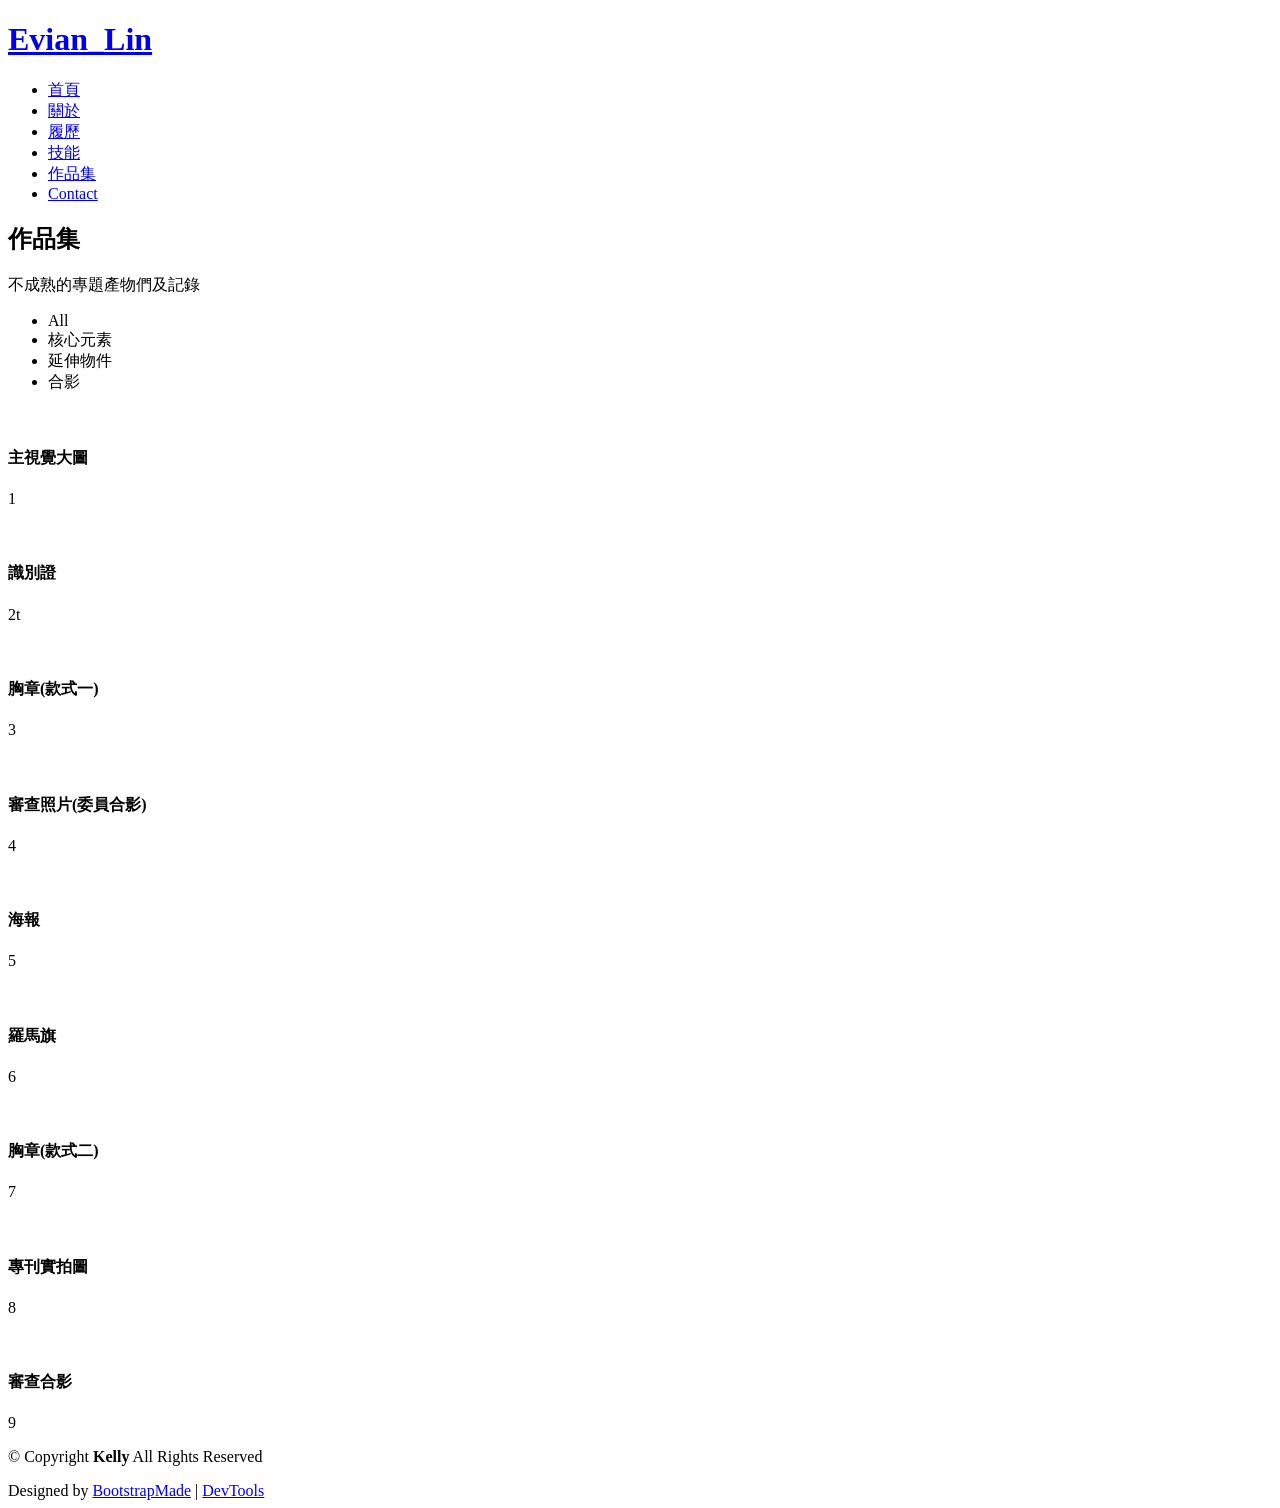
==== portfolio-details.html @ 11d156ec "Add files via upload" ====
<!DOCTYPE html>
<html lang="zh-Hant">

<head>
  <meta charset="utf-8">
  <meta content="width=device-width, initial-scale=1.0" name="viewport">
  <title>Evian_個人履歷</title>
  <meta name="description" content="">
  <meta name="keywords" content="">

  <!-- Favicons -->
  <link href="assets/img/favicon.png" rel="icon">
  <link href="assets/img/apple-touch-icon.png" rel="apple-touch-icon">

  <!-- Fonts -->
  <link href="https://fonts.googleapis.com" rel="preconnect">
  <link href="https://fonts.gstatic.com" rel="preconnect" crossorigin>
  <link href="https://fonts.googleapis.com/css2?family=Roboto:ital,wght@0,100;0,300;0,400;0,500;0,700;0,900;1,100;1,300;1,400;1,500;1,700;1,900&family=Poppins:ital,wght@0,100;0,200;0,300;0,400;0,500;0,600;0,700;0,800;0,900;1,100;1,200;1,300;1,400;1,500;1,600;1,700;1,800;1,900&family=Raleway:ital,wght@0,100;0,200;0,300;0,400;0,500;0,600;0,700;0,800;0,900;1,100;1,200;1,300;1,400;1,500;1,600;1,700;1,800;1,900&display=swap" rel="stylesheet">

  <!-- Vendor CSS Files -->
  <link href="assets/vendor/bootstrap/css/bootstrap.min.css" rel="stylesheet">
  <link href="assets/vendor/bootstrap-icons/bootstrap-icons.css" rel="stylesheet">
  <link href="assets/vendor/aos/aos.css" rel="stylesheet">
  <link href="assets/vendor/swiper/swiper-bundle.min.css" rel="stylesheet">
  <link href="assets/vendor/glightbox/css/glightbox.min.css" rel="stylesheet">

  <!-- Main CSS File -->
  <link href="assets/css/main.css" rel="stylesheet">

  <!-- =======================================================
  * Template Name: Kelly
  * Template URL: https://bootstrapmade.com/kelly-free-bootstrap-cv-resume-html-template/
  * Updated: Aug 07 2024 with Bootstrap v5.3.3
  * Author: BootstrapMade.com
  * License: https://bootstrapmade.com/license/
  ======================================================== -->
</head>

<body class="portfolio-details-page">

  <header id="header" class="header d-flex align-items-center light-background sticky-top">
    <div class="container-fluid position-relative d-flex align-items-center justify-content-between">

      <a href="index.html" class="logo d-flex align-items-center me-auto me-xl-0">
        <!-- Uncomment the line below if you also wish to use an image logo -->
        <!-- <img src="assets/img/logo.png" alt=""> -->
        <h1 class="sitename">Evian_Lin</h1>
      </a>

      <nav id="navmenu" class="navmenu">
        <ul>
          <li><a href="index.html" >首頁</a></li>
          <li><a href="about.html">關於</a></li>
          <li><a href="resume.html">履歷</a></li>
          <li><a href="services.html">技能</a></li>
          <li><a href="portfolio-details.html"class="active">作品集</a></li>
          <li><a href="contact.html">Contact</a></li>
        </ul>
        <i class="mobile-nav-toggle d-xl-none bi bi-list"></i>
      </nav>

      <div class="header-social-links">
        <a href="https://www.facebook.com/?locale=zh_TW" class="facebook" target="_blank"><i class="bi bi-facebook"></i></a>
        <a href="https://www.instagram.com/" class="instagram" target="_blank"><i class="bi bi-instagram"></i></a>
      </div>

    </div>
  </header>

   <main class="main">

    <!-- Portfolio Section -->
    <section id="portfolio" class="portfolio section">

      <!-- Section Title -->
      <div class="container section-title" data-aos="fade-up">
        <h2>作品集</h2>
        <p>不成熟的專題產物們及記錄</p>
      </div><!-- End Section Title -->

      <div class="container">

        <div class="isotope-layout" data-default-filter="*" data-layout="masonry" data-sort="original-order">

          <ul class="portfolio-filters isotope-filters" data-aos="fade-up" data-aos-delay="100">
            <li data-filter="*" class="filter-active">All</li>
            <li data-filter=".filter-核心元素">核心元素</li>
            <li data-filter=".filter-延伸物件">延伸物件</li>
            <li data-filter=".filter-合影">合影</li>
          </ul><!-- End Portfolio Filters -->

          <div class="row gy-4 isotope-container" data-aos="fade-up" data-aos-delay="200">

            <div class="col-lg-4 col-md-6 portfolio-item isotope-item filter-核心元素">
              <img src="assets/img/masonry-portfolio/masonry-portfolio-1.jpg" class="img-fluid" alt="">
              <div class="portfolio-info">
                <h4>主視覺大圖
                </h4>
                <p>1</p>
                <a href="assets/img/masonry-portfolio/masonry-portfolio-1.jpg" title="App 1" data-gallery="portfolio-gallery-app" class="glightbox preview-link"><i class="bi bi-zoom-in"></i></a>
                <a href="portfolio-details.html" title="More Details" class="details-link"><i class="bi bi-link-45deg"></i></a>
              </div>
            </div><!-- End Portfolio Item -->

            <div class="col-lg-4 col-md-6 portfolio-item isotope-item filter-延伸物件">
              <img src="assets/img/masonry-portfolio/masonry-portfolio-2.jpg" class="img-fluid" alt="">
              <div class="portfolio-info">
                <h4>識別證</h4>
                <p>2t</p>
                <a href="assets/img/masonry-portfolio/masonry-portfolio-2.jpg" title="Product 1" data-gallery="portfolio-gallery-product" class="glightbox preview-link"><i class="bi bi-zoom-in"></i></a>
                <a href="portfolio-details.html" title="More Details" class="details-link"><i class="bi bi-link-45deg"></i></a>
              </div>
            </div><!-- End Portfolio Item -->

            <div class="col-lg-4 col-md-6 portfolio-item isotope-item filter-延伸物件">
              <img src="assets/img/masonry-portfolio/masonry-portfolio-3.jpg" class="img-fluid" alt="">
              <div class="portfolio-info">
                <h4>胸章(款式一)</h4>
                <p>3</p>
                <a href="assets/img/masonry-portfolio/masonry-portfolio-3.jpg" title="Branding 1" data-gallery="portfolio-gallery-branding" class="glightbox preview-link"><i class="bi bi-zoom-in"></i></a>
                <a href="portfolio-details.html" title="More Details" class="details-link"><i class="bi bi-link-45deg"></i></a>
              </div>
            </div><!-- End Portfolio Item -->

            <div class="col-lg-4 col-md-6 portfolio-item isotope-item filter-合影">
              <img src="assets/img/masonry-portfolio/masonry-portfolio-4.jpg" class="img-fluid" alt="">
              <div class="portfolio-info">
                <h4>審查照片(委員合影)</h4>
                <p>4</p>
                <a href="assets/img/masonry-portfolio/masonry-portfolio-4.jpg" title="App 2" data-gallery="portfolio-gallery-app" class="glightbox preview-link"><i class="bi bi-zoom-in"></i></a>
                <a href="portfolio-details.html" title="More Details" class="details-link"><i class="bi bi-link-45deg"></i></a>
              </div>
            </div><!-- End Portfolio Item -->

            <div class="col-lg-4 col-md-6 portfolio-item isotope-item filter-核心元素">
              <img src="assets/img/masonry-portfolio/masonry-portfolio-5.jpg" class="img-fluid" alt="">
              <div class="portfolio-info">
                <h4>海報</h4>
                <p>5</p>
                <a href="assets/img/masonry-portfolio/masonry-portfolio-5.jpg" title="Product 2" data-gallery="portfolio-gallery-product" class="glightbox preview-link"><i class="bi bi-zoom-in"></i></a>
                <a href="portfolio-details.html" title="More Details" class="details-link"><i class="bi bi-link-45deg"></i></a>
              </div>
            </div><!-- End Portfolio Item -->

            <div class="col-lg-4 col-md-6 portfolio-item isotope-item filter-延伸物件">
              <img src="assets/img/masonry-portfolio/masonry-portfolio-6.jpg" class="img-fluid" alt="">
              <div class="portfolio-info">
                <h4>羅馬旗</h4>
                <p>6</p>
                <a href="assets/img/masonry-portfolio/masonry-portfolio-6.jpg" title="Branding 2" data-gallery="portfolio-gallery-branding" class="glightbox preview-link"><i class="bi bi-zoom-in"></i></a>
                <a href="portfolio-details.html" title="More Details" class="details-link"><i class="bi bi-link-45deg"></i></a>
              </div>
            </div><!-- End Portfolio Item -->

            <div class="col-lg-4 col-md-6 portfolio-item isotope-item filter-延伸物件">
              <img src="assets/img/masonry-portfolio/masonry-portfolio-7.jpg" class="img-fluid" alt="">
              <div class="portfolio-info">
                <h4>胸章(款式二)</h4>
                <p>7</p>
                <a href="assets/img/masonry-portfolio/masonry-portfolio-7.jpg" title="App 3" data-gallery="portfolio-gallery-app" class="glightbox preview-link"><i class="bi bi-zoom-in"></i></a>
                <a href="portfolio-details.html" title="More Details" class="details-link"><i class="bi bi-link-45deg"></i></a>
              </div>
            </div><!-- End Portfolio Item -->

            <div class="col-lg-4 col-md-6 portfolio-item isotope-item filter-延伸物件">
              <img src="assets/img/masonry-portfolio/masonry-portfolio-8.jpg" class="img-fluid" alt="">
              <div class="portfolio-info">
                <h4>專刊實拍圖</h4>
                <p>8</p>
                <a href="assets/img/masonry-portfolio/masonry-portfolio-8.jpg" title="Product 3" data-gallery="portfolio-gallery-product" class="glightbox preview-link"><i class="bi bi-zoom-in"></i></a>
                <a href="portfolio-details.html" title="More Details" class="details-link"><i class="bi bi-link-45deg"></i></a>
              </div>
            </div><!-- End Portfolio Item -->

            <div class="col-lg-4 col-md-6 portfolio-item isotope-item filter-合影">
              <img src="assets/img/masonry-portfolio/masonry-portfolio-9.jpg" class="img-fluid" alt="">
              <div class="portfolio-info">
                <h4>審查合影</h4>
                <p>9</p>
                <a href="assets/img/masonry-portfolio/masonry-portfolio-9.jpg" title="Branding 2" data-gallery="portfolio-gallery-branding" class="glightbox preview-link"><i class="bi bi-zoom-in"></i></a>
                <a href="portfolio-details.html" title="More Details" class="details-link"><i class="bi bi-link-45deg"></i></a>
              </div>
            </div><!-- End Portfolio Item -->

          </div><!-- End Portfolio Container -->

        </div>

      </div>

    </section><!-- /Portfolio Section -->

  </main>

  <footer id="footer" class="footer light-background">

    <div class="container">
      <div class="copyright text-center ">
        <p>© <span>Copyright</span> <strong class="px-1 sitename">Kelly</strong> <span>All Rights Reserved<br></span></p>
      </div>
      <div class="social-links d-flex justify-content-center">
        <a href="https://www.facebook.com/?locale=zh_TW"><i class="bi bi-facebook"></i></a>
        <a href="https://www.instagram.com/"><i class="bi bi-instagram"></i></a>
      </div>
      <div class="credits">
        <!-- All the links in the footer should remain intact. -->
        <!-- You can delete the links only if you've purchased the pro version. -->
        <!-- Licensing information: https://bootstrapmade.com/license/ -->
        <!-- Purchase the pro version with working PHP/AJAX contact form: [buy-url] -->
        Designed by <a href="https://bootstrapmade.com/">BootstrapMade</a> | <a href="https://bootstrapmade.com/tools/">DevTools</a>
      </div>
    </div>

  </footer>

  <!-- Scroll Top -->
  <a href="#" id="scroll-top" class="scroll-top d-flex align-items-center justify-content-center"><i class="bi bi-arrow-up-short"></i></a>

  <!-- Preloader -->
  <div id="preloader"></div>

  <!-- Vendor JS Files -->
  <script src="assets/vendor/bootstrap/js/bootstrap.bundle.min.js"></script>
  <script src="assets/vendor/php-email-form/validate.js"></script>
  <script src="assets/vendor/aos/aos.js"></script>
  <script src="assets/vendor/waypoints/noframework.waypoints.js"></script>
  <script src="assets/vendor/purecounter/purecounter_vanilla.js"></script>
  <script src="assets/vendor/swiper/swiper-bundle.min.js"></script>
  <script src="assets/vendor/glightbox/js/glightbox.min.js"></script>
  <script src="assets/vendor/imagesloaded/imagesloaded.pkgd.min.js"></script>
  <script src="assets/vendor/isotope-layout/isotope.pkgd.min.js"></script>

  <!-- Main JS File -->
  <script src="assets/js/main.js"></script>

</body>

</html>
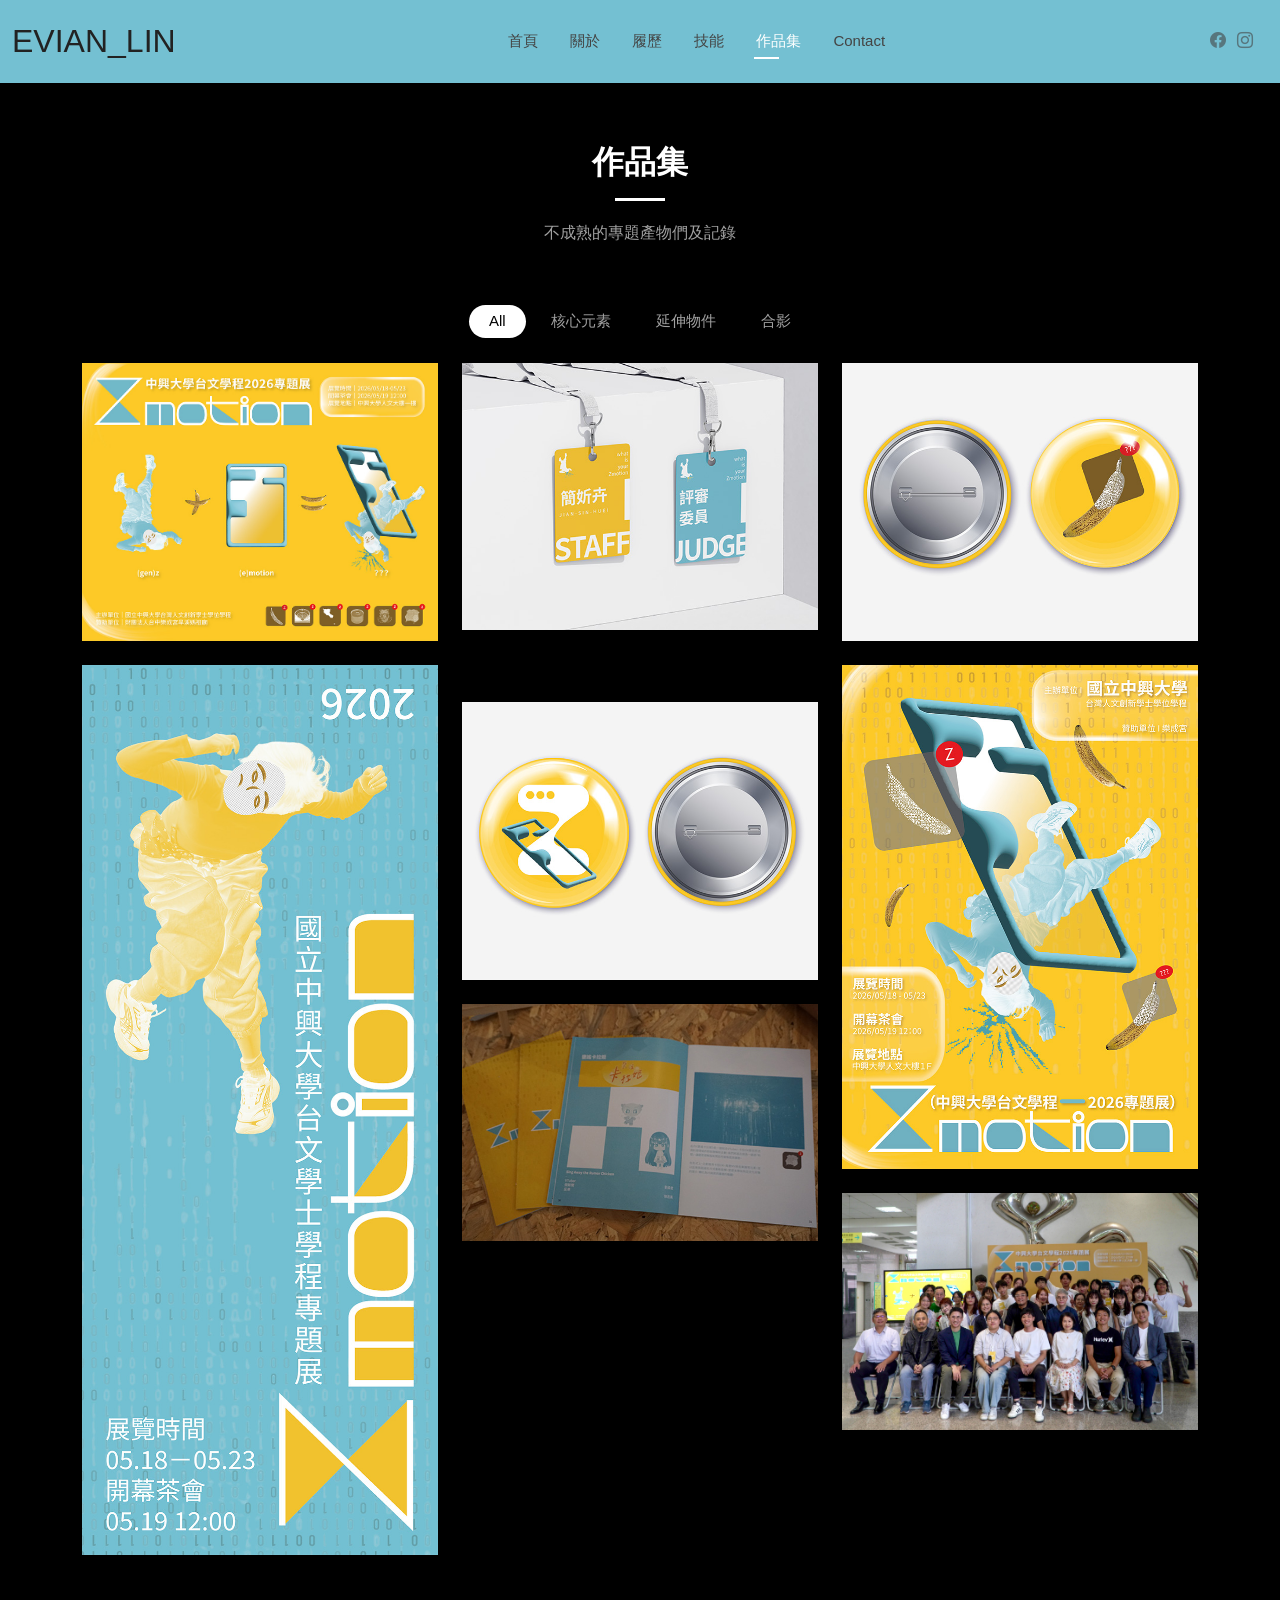
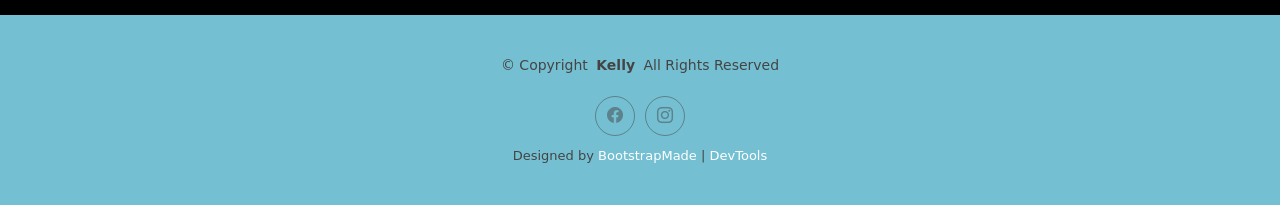
==== commit 829a4b54: "Add files via upload" ====
--- a/portfolio-details.html
+++ b/portfolio-details.html
@@ -127,7 +127,7 @@
               <div class="portfolio-info">
                 <h4>審查照片(委員合影)</h4>
                 <p>4</p>
-                <a href="assets/img/masonry-portfolio/masonry-portfolio-4.jpg" title="App 2" data-gallery="portfolio-gallery-app" class="glightbox preview-link"><i class="bi bi-zoom-in"></i></a>
+                <a href="assets/img/masonry-portfolio/masonry-portfolio-4.JPG" title="App 2" data-gallery="portfolio-gallery-app" class="glightbox preview-link"><i class="bi bi-zoom-in"></i></a>
                 <a href="portfolio-details.html" title="More Details" class="details-link"><i class="bi bi-link-45deg"></i></a>
               </div>
             </div><!-- End Portfolio Item -->
--- a/assets/css/main.css
+++ b/assets/css/main.css
@@ -0,0 +1,1423 @@
+/**
+* Template Name: Kelly
+* Template URL: https://bootstrapmade.com/kelly-free-bootstrap-cv-resume-html-template/
+* Updated: Aug 07 2024 with Bootstrap v5.3.3
+* Author: BootstrapMade.com
+* License: https://bootstrapmade.com/license/
+*/
+
+/*--------------------------------------------------------------
+# Font & Color Variables
+# Help: https://bootstrapmade.com/color-system/
+--------------------------------------------------------------*/
+/* Fonts */
+:root {
+  --default-font: "Roboto",  system-ui, -apple-system, "Segoe UI", Roboto, "Helvetica Neue", Arial, "Noto Sans", "Liberation Sans", sans-serif, "Apple Color Emoji", "Segoe UI Emoji", "Segoe UI Symbol", "Noto Color Emoji";
+  --heading-font: "Raleway",  sans-serif;
+  --nav-font: "Poppins",  sans-serif;
+}
+
+/* Global Colors - The following color variables are used throughout the website. Updating them here will change the color scheme of the entire website */
+:root { 
+  --background-color: #000; /* Background color for the entire website, including individual sections */
+  --default-color: #444444; /* Default color used for the majority of the text content across the entire website */
+  --heading-color: #222222; /* Color for headings, subheadings and title throughout the website */
+  --accent-color: #fff; /* Accent color that represents your brand on the website. It's used for buttons, links, and other elements that need to stand out */
+  --surface-color: #000; /* The surface color is used as a background of boxed elements within sections, such as cards, icon boxes, or other elements that require a visual separation from the global background. */
+  --contrast-color: #000; /* Contrast color for text, ensuring readability against backgrounds of accent, heading, or default colors. */
+}
+
+/* Nav Menu Colors - The following color variables are used specifically for the navigation menu. They are separate from the global colors to allow for more customization options */
+:root {
+  --nav-color: #444444;  /* The default color of the main navmenu links */
+  --nav-hover-color: #fff; /* Applied to main navmenu links when they are hovered over or active */
+  --nav-mobile-background-color: #000; /* Used as the background color for mobile navigation menu */
+  --nav-dropdown-background-color: #000; /* Used as the background color for dropdown items that appear when hovering over primary navigation items */
+  --nav-dropdown-color: #444444; /* Used for navigation links of the dropdown items in the navigation menu. */
+  --nav-dropdown-hover-color: #fff; /* Similar to --nav-hover-color, this color is applied to dropdown navigation links when they are hovered over. */
+}
+
+/* Color Presets - These classes override global colors when applied to any section or element, providing reuse of the sam color scheme. */
+
+.light-background {
+  --background-color: #74c0d2;
+  --surface-color: #000;
+}
+
+.dark-background {
+  --background-color: #060606;
+  --default-color: #000;
+  --heading-color: #000;
+  --surface-color: #252525;
+  --contrast-color: #000;
+}
+
+/* Smooth scroll */
+:root {
+  scroll-behavior: smooth;
+}
+
+/*--------------------------------------------------------------
+# General Styling & Shared Classes
+--------------------------------------------------------------*/
+body {
+  color: var(--default-color);
+  background-color: var(--background-color);
+  font-family: var(--default-font);
+}
+
+a {
+  color: var(--accent-color);
+  text-decoration: none;
+  transition: 0.3s;
+}
+
+a:hover {
+  color: color-mix(in srgb, var(--accent-color), transparent 25%);
+  text-decoration: none;
+}
+
+h1,
+h2,
+h3,
+h4,
+h5,
+h6 {
+  color: #fff;
+  font-family: var(--heading-font);
+}
+
+/* PHP Email Form Messages
+------------------------------*/
+.php-email-form .error-message {display: none !important;
+  visibility: hidden !important; /* 隱藏元素 */
+  opacity: 0 !important;          /* 變成完全透明 */
+  height: 0 !important;           /* 高度歸零 */
+  padding: 0 !important;          /* 內邊距歸零（消滅紅色大區塊） */
+  margin: 0 !important;           /* 外邊距歸零 */
+  border: none !important;        /* 拔掉任何邊框 */
+  font-size: 0 !important;        /* 字體縮小到不見 */
+}
+
+.php-email-form .sent-message {
+  display: none;
+  color: #000;
+  background: #059652;
+  text-align: center;
+  padding: 15px;
+  margin-bottom: 24px;
+  font-weight: 600;
+}
+
+.php-email-form .loading {
+  display: none;
+  background: var(--surface-color);
+  text-align: center;
+  padding: 15px;
+  margin-bottom: 24px;
+}
+
+.php-email-form .loading:before {
+  content: "";
+  display: inline-block;
+  border-radius: 50%;
+  width: 24px;
+  height: 24px;
+  margin: 0 10px -6px 0;
+  border: 3px solid var(--accent-color);
+  border-top-color: var(--surface-color);
+  animation: php-email-form-loading 1s linear infinite;
+}
+
+@keyframes php-email-form-loading {
+  0% {
+    transform: rotate(0deg);
+  }
+
+  100% {
+    transform: rotate(360deg);
+  }
+}
+
+/*--------------------------------------------------------------
+# Global Header
+--------------------------------------------------------------*/
+.header {
+  color: var(--default-color);
+  background-color: var(--background-color);
+  padding: 15px 0;
+  transition: all 0.5s;
+  z-index: 997;
+  box-shadow: 0px 0 18px rgba(0, 0, 0, 0.1);
+}
+
+.header .logo {
+  line-height: 1;
+}
+
+.header .logo img {
+  max-height: 36px;
+  margin-right: 8px;
+}
+
+.header .logo h1 {
+  font-size: 32px;
+  margin: 0;
+  font-weight: 300;
+  text-transform: uppercase;
+  color: var(--heading-color);
+}
+
+.header .header-social-links {
+  padding-right: 15px;
+}
+
+.header .header-social-links a {
+  color: color-mix(in srgb, var(--default-color), transparent 40%);
+  padding-left: 6px;
+  display: inline-block;
+  transition: 0.3s;
+  font-size: 16px;
+}
+
+.header .header-social-links a:hover {
+  color: var(--accent-color);
+}
+
+.header .header-social-links a i {
+  line-height: 0px;
+}
+
+@media (max-width: 1200px) {
+  .header .logo {
+    order: 1;
+  }
+
+  .header .header-social-links {
+    order: 2;
+  }
+
+  .header .navmenu {
+    order: 3;
+  }
+}
+
+/*--------------------------------------------------------------
+# Navigation Menu
+--------------------------------------------------------------*/
+/* Desktop Navigation */
+@media (min-width: 1200px) {
+  .navmenu {
+    padding: 0;
+  }
+
+  .navmenu ul {
+    margin: 0;
+    padding: 0;
+    display: flex;
+    list-style: none;
+    align-items: center;
+  }
+
+  .navmenu li {
+    position: relative;
+  }
+
+  .navmenu>ul>li {
+    white-space: nowrap;
+    padding: 15px 14px;
+  }
+
+  .navmenu>ul>li:last-child {
+    padding-right: 0;
+  }
+
+  .navmenu a,
+  .navmenu a:focus {
+    color: var(--nav-color);
+    font-size: 15px;
+    padding: 0 2px;
+    font-family: var(--nav-font);
+    font-weight: 400;
+    display: flex;
+    align-items: center;
+    justify-content: space-between;
+    white-space: nowrap;
+    transition: 0.3s;
+    position: relative;
+  }
+
+  .navmenu a i,
+  .navmenu a:focus i {
+    font-size: 12px;
+    line-height: 0;
+    margin-left: 5px;
+    transition: 0.3s;
+  }
+
+  .navmenu>ul>li>a:before {
+    content: "";
+    position: absolute;
+    height: 2px;
+    bottom: -6px;
+    left: 0;
+    background-color: var(--nav-hover-color);
+    visibility: hidden;
+    width: 0px;
+    transition: all 0.3s ease-in-out 0s;
+  }
+
+  .navmenu a:hover:before,
+  .navmenu li:hover>a:before,
+  .navmenu .active:before {
+    visibility: visible;
+    width: 25px;
+  }
+
+  .navmenu li:hover>a,
+  .navmenu .active,
+  .navmenu .active:focus {
+    color: var(--nav-hover-color);
+  }
+
+  .navmenu .dropdown ul {
+    margin: 0;
+    padding: 10px 0;
+    background: var(--nav-dropdown-background-color);
+    display: block;
+    position: absolute;
+    visibility: hidden;
+    left: 14px;
+    top: 130%;
+    opacity: 0;
+    transition: 0.3s;
+    border-radius: 4px;
+    z-index: 99;
+    box-shadow: 0px 0px 30px rgba(0, 0, 0, 0.1);
+  }
+
+  .navmenu .dropdown ul li {
+    min-width: 200px;
+  }
+
+  .navmenu .dropdown ul a {
+    padding: 10px 20px;
+    font-size: 15px;
+    text-transform: none;
+    color: #9f9f9f;
+  }
+
+  .navmenu .dropdown ul a i {
+    font-size: 12px;
+  }
+
+  .navmenu .dropdown ul a:hover,
+  .navmenu .dropdown ul .active:hover,
+  .navmenu .dropdown ul li:hover>a {
+    color: var(--nav-dropdown-hover-color);
+  }
+
+  .navmenu .dropdown:hover>ul {
+    opacity: 1;
+    top: 100%;
+    visibility: visible;
+  }
+
+  .navmenu .dropdown .dropdown ul {
+    top: 0;
+    left: -90%;
+    visibility: hidden;
+  }
+
+  .navmenu .dropdown .dropdown:hover>ul {
+    opacity: 1;
+    top: 0;
+    left: -100%;
+    visibility: visible;
+  }
+}
+
+/* Mobile Navigation */
+@media (max-width: 1199px) {
+  .mobile-nav-toggle {
+    color: var(--nav-color);
+    font-size: 28px;
+    line-height: 0;
+    margin-right: 10px;
+    cursor: pointer;
+    transition: color 0.3s;
+  }
+
+  .navmenu {
+    padding: 0;
+    z-index: 9997;
+  }
+
+  .navmenu ul {
+    display: none;
+    list-style: none;
+    position: absolute;
+    inset: 60px 20px 20px 20px;
+    padding: 10px 0;
+    margin: 0;
+    border-radius: 6px;
+    background-color: var(--nav-mobile-background-color);
+    border: 1px solid color-mix(in srgb, var(--default-color), transparent 90%);
+    box-shadow: none;
+    overflow-y: auto;
+    transition: 0.3s;
+    z-index: 9998;
+  }
+
+  .navmenu a,
+  .navmenu a:focus {
+    color: var(--nav-dropdown-color);
+    padding: 10px 20px;
+    font-family: var(--nav-font);
+    font-size: 17px;
+    font-weight: 500;
+    display: flex;
+    align-items: center;
+    justify-content: space-between;
+    white-space: nowrap;
+    transition: 0.3s;
+  }
+
+  .navmenu a i,
+  .navmenu a:focus i {
+    font-size: 12px;
+    line-height: 0;
+    margin-left: 5px;
+    width: 30px;
+    height: 30px;
+    display: flex;
+    align-items: center;
+    justify-content: center;
+    border-radius: 50%;
+    transition: 0.3s;
+    background-color: color-mix(in srgb, var(--accent-color), transparent 90%);
+  }
+
+  .navmenu a i:hover,
+  .navmenu a:focus i:hover {
+    background-color: var(--accent-color);
+    color: var(--contrast-color);
+  }
+
+  .navmenu a:hover,
+  .navmenu .active,
+  .navmenu .active:focus {
+    color: var(--nav-dropdown-hover-color);
+  }
+
+  .navmenu .active i,
+  .navmenu .active:focus i {
+    background-color: var(--accent-color);
+    color: var(--contrast-color);
+    transform: rotate(180deg);
+  }
+
+  .navmenu .dropdown ul {
+    position: static;
+    display: none;
+    z-index: 99;
+    padding: 10px 0;
+    margin: 10px 20px;
+    background-color: var(--nav-dropdown-background-color);
+    transition: all 0.5s ease-in-out;
+  }
+
+  .navmenu .dropdown ul ul {
+    background-color: rgba(33, 37, 41, 0.1);
+  }
+
+  .navmenu .dropdown>.dropdown-active {
+    display: block;
+    background-color: rgba(33, 37, 41, 0.03);
+  }
+
+  .mobile-nav-active {
+    overflow: hidden;
+  }
+
+  .mobile-nav-active .mobile-nav-toggle {
+    color: #fff;
+    position: absolute;
+    font-size: 32px;
+    top: 15px;
+    right: 15px;
+    margin-right: 0;
+    z-index: 9999;
+  }
+
+  .mobile-nav-active .navmenu {
+    position: fixed;
+    overflow: hidden;
+    inset: 0;
+    background: rgba(33, 37, 41, 0.8);
+    transition: 0.3s;
+  }
+
+  .mobile-nav-active .navmenu>ul {
+    display: block;
+  }
+}
+
+/*--------------------------------------------------------------
+# Global Footer
+--------------------------------------------------------------*/
+.footer {
+  color: var(--default-color);
+  background-color: var(--background-color);
+  font-size: 14px;
+  padding: 40px 0;
+  position: relative;
+}
+
+.footer .copyright p {
+  margin-bottom: 0;
+}
+
+.footer .social-links {
+  margin-top: 20px;
+}
+
+.footer .social-links a {
+  display: flex;
+  align-items: center;
+  justify-content: center;
+  width: 40px;
+  height: 40px;
+  border-radius: 50%;
+  border: 1px solid color-mix(in srgb, var(--default-color), transparent 50%);
+  font-size: 16px;
+  color: color-mix(in srgb, var(--default-color), transparent 50%);
+  margin: 0 5px;
+  transition: 0.3s;
+}
+
+.footer .social-links a:hover {
+  color: var(--accent-color);
+  border-color: var(--accent-color);
+}
+
+.footer .credits {
+  margin-top: 10px;
+  font-size: 13px;
+  text-align: center;
+}
+
+/*--------------------------------------------------------------
+# Preloader
+--------------------------------------------------------------*/
+#preloader {
+  position: fixed;
+  inset: 0;
+  z-index: 9999;
+  overflow: hidden;
+  background-color: var(--background-color);
+  transition: all 0.6s ease-out;
+  width: 100%;
+  height: 100vh;
+}
+
+#preloader:before,
+#preloader:after {
+  content: "";
+  position: absolute;
+  border: 4px solid var(--accent-color);
+  border-radius: 50%;
+  animation: animate-preloader 2s cubic-bezier(0, 0.2, 0.8, 1) infinite;
+}
+
+#preloader:after {
+  animation-delay: -0.5s;
+}
+
+@keyframes animate-preloader {
+  0% {
+    width: 10px;
+    height: 10px;
+    top: calc(50% - 5px);
+    left: calc(50% - 5px);
+    opacity: 1;
+  }
+
+  100% {
+    width: 72px;
+    height: 72px;
+    top: calc(50% - 36px);
+    left: calc(50% - 36px);
+    opacity: 0;
+  }
+}
+
+/*--------------------------------------------------------------
+# Scroll Top Button
+--------------------------------------------------------------*/
+.scroll-top {
+  position: fixed;
+  visibility: hidden;
+  opacity: 0;
+  right: 15px;
+  bottom: -15px;
+  z-index: 99999;
+  background-color: var(--accent-color);
+  width: 44px;
+  height: 44px;
+  border-radius: 50px;
+  transition: all 0.4s;
+}
+
+.scroll-top i {
+  font-size: 24px;
+  color: var(--contrast-color);
+  line-height: 0;
+}
+
+.scroll-top:hover {
+  background-color: color-mix(in srgb, var(--accent-color), transparent 20%);
+  color: var(--contrast-color);
+}
+
+.scroll-top.active {
+  visibility: visible;
+  opacity: 1;
+  bottom: 15px;
+}
+
+/*--------------------------------------------------------------
+# Disable aos animation delay on mobile devices
+--------------------------------------------------------------*/
+@media screen and (max-width: 768px) {
+  [data-aos-delay] {
+    transition-delay: 0 !important;
+  }
+}
+
+/*--------------------------------------------------------------
+# Global Page Titles & Breadcrumbs
+--------------------------------------------------------------*/
+.page-title {
+  color: var(--default-color);
+  background-color: var(--background-color);
+  padding: 25px 0;
+  position: relative;
+  border-bottom: 1px solid color-mix(in srgb, var(--default-color), transparent 85%);
+}
+
+.page-title h1 {
+  font-size: 24px;
+  font-weight: 400;
+}
+
+.page-title .breadcrumbs ol {
+  display: flex;
+  flex-wrap: wrap;
+  list-style: none;
+  padding: 0;
+  margin: 0;
+  font-size: 14px;
+  font-weight: 400;
+}
+
+.page-title .breadcrumbs ol li+li {
+  padding-left: 10px;
+}
+
+.page-title .breadcrumbs ol li+li::before {
+  content: "/";
+  display: inline-block;
+  padding-right: 10px;
+  color: color-mix(in srgb, var(--default-color), transparent 70%);
+}
+
+/*--------------------------------------------------------------
+# Global Sections
+--------------------------------------------------------------*/
+section,
+.section {
+  color: #a1a1a1;
+  background-color: var(--background-color);
+  padding: 60px 0;
+  scroll-margin-top: 100px;
+  overflow: clip;
+}
+
+@media (max-width: 1199px) {
+
+  section,
+  .section {
+    scroll-margin-top: 66px;
+  }
+}
+
+/*--------------------------------------------------------------
+# Global Section Titles
+--------------------------------------------------------------*/
+.section-title {
+  text-align: center;
+  padding-bottom: 60px;
+  position: relative;
+}
+
+.section-title h2 {
+  font-size: 32px;
+  font-weight: 700;
+  margin-bottom: 20px;
+  padding-bottom: 20px;
+  position: relative;
+}
+
+.section-title h2:after {
+  content: "";
+  position: absolute;
+  display: block;
+  width: 50px;
+  height: 3px;
+  background: var(--accent-color);
+  left: 0;
+  right: 0;
+  bottom: 0;
+  margin: auto;
+}
+
+.section-title p {
+  margin-bottom: 0;
+}
+
+/*--------------------------------------------------------------
+# Hero Section
+--------------------------------------------------------------*/
+.hero {
+  width: 100%;
+  min-height: calc(100vh - 82px);
+  position: relative;
+  padding: 80px 0;
+  display: flex;
+  align-items: center;
+  justify-content: center;
+}
+
+@media (max-width: 1200px) {
+  .hero {
+    min-height: calc(100vh - 68px);
+  }
+}
+
+.hero img {
+  position: absolute;
+  inset: 0;
+  display: block;
+  width: 100%;
+  height: 100%;
+  object-fit: cover;
+  z-index: 1;
+}
+
+.hero .container {
+  position: relative;
+  z-index: 3;
+}
+
+.hero h2 {
+  margin: 0;
+  font-size: 48px;
+  font-weight: 700;
+}
+
+.hero p {
+  margin: 10px 0 0 0;
+  font-size: 24px;
+  color: #fff;
+}
+
+.hero .btn-get-started {
+  color: var(--contrast-color);
+  background: var(--accent-color);
+  font-family: var(--heading-font);
+  text-transform: uppercase;
+  font-weight: 600;
+  font-size: 12px;
+  letter-spacing: 1px;
+  display: inline-block;
+  padding: 12px 40px;
+  border-radius: 50px;
+  transition: 0.5s;
+  margin-top: 30px;
+}
+
+.hero .btn-get-started:hover {
+  background: color-mix(in srgb, var(--accent-color) 90%, white 20%);
+}
+
+@media (max-width: 768px) {
+  .hero h2 {
+    font-size: 32px;
+  }
+
+  .hero p {
+    font-size: 18px;
+  }
+}
+
+/*--------------------------------------------------------------
+# About Section
+--------------------------------------------------------------*/
+.about .content h2 {
+  font-weight: 700;
+  font-size: 24px;
+}
+
+.about .content ul {
+  list-style: none;
+  padding: 0;
+}
+
+.about .content ul li {
+  margin-bottom: 20px;
+  display: flex;
+  align-items: center;
+}
+
+.about .content ul strong {
+  margin-right: 10px;
+}
+
+.about .content ul i {
+  font-size: 16px;
+  margin-right: 5px;
+  color: var(--accent-color);
+  line-height: 0;
+}
+
+/*--------------------------------------------------------------
+# Skills Section
+--------------------------------------------------------------*/
+.skills .progress {
+  height: 60px;
+  display: block;
+  background: none;
+  border-radius: 0;
+}
+
+.skills .progress .skill {
+  color: #fff;
+  padding: 0;
+  margin: 0 0 6px 0;
+  text-transform: uppercase;
+  display: block;
+  font-weight: 600;
+  font-family: var(--heading-font);
+}
+
+.skills .progress .skill .val {
+  float: right;
+  font-style: normal;
+}
+
+.skills .progress-bar-wrap {
+  background: color-mix(in srgb, var(--default-color), transparent 90%);
+  height: 10px;
+}
+
+.skills .progress-bar {
+  width: 1px;
+  height: 10px;
+  transition: 0.9s;
+  background-color: var(--accent-color);
+}
+
+/*--------------------------------------------------------------
+# Stats Section
+--------------------------------------------------------------*/
+.stats .stats-item {
+  padding: 30px;
+  width: 100%;
+}
+
+.stats .stats-item span {
+  color: #fff;
+  font-size: 48px;
+  display: block;
+  font-weight: 700;
+  margin-bottom: 20px;
+  padding-bottom: 20px;
+  position: relative;
+}
+
+.stats .stats-item span:after {
+  content: "";
+  position: absolute;
+  display: block;
+  width: 25px;
+  height: 3px;
+  background: var(--accent-color);
+  left: 0;
+  right: 0;
+  bottom: 0;
+  margin: auto;
+}
+
+.stats .stats-item p {
+  color: color-mix(in srgb, #fff), (transparent 40%);
+  padding: 0;
+  margin: 0;
+  font-family: var(--heading-font);
+  font-weight: 500;
+}
+
+/*--------------------------------------------------------------
+# Testimonials Section
+--------------------------------------------------------------*/
+.testimonials .section-header {
+  margin-bottom: 40px;
+}
+
+.testimonials .testimonials-carousel,
+.testimonials .testimonials-slider {
+  overflow: hidden;
+}
+
+.testimonials .testimonial-item {
+  text-align: center;
+}
+
+.testimonials .testimonial-item .testimonial-img {
+  width: 250px;
+  border-radius: 50%;
+  border: 4px solid var(--background-color);
+  margin: 0 auto;
+}
+
+.testimonials .testimonial-item h3 {
+  font-size: 20px;
+  font-weight: bold;
+  margin: 10px 0 5px 0;
+}
+
+.testimonials .testimonial-item h4 {
+  font-size: 14px;
+  color: color-mix(in srgb, var(--default-color), transparent 40%);
+  margin: 0 0 15px 0;
+}
+
+.testimonials .testimonial-item .stars {
+  margin-bottom: 15px;
+}
+
+.testimonials .testimonial-item .stars i {
+  color: #ffc107;
+  margin: 0 1px;
+}
+
+.testimonials .testimonial-item .quote-icon-left,
+.testimonials .testimonial-item .quote-icon-right {
+  color: color-mix(in srgb, var(--accent-color), transparent 50%);
+  font-size: 26px;
+  line-height: 0;
+}
+
+.testimonials .testimonial-item .quote-icon-left {
+  display: inline-block;
+  left: -5px;
+  position: relative;
+}
+
+.testimonials .testimonial-item .quote-icon-right {
+  display: inline-block;
+  right: -5px;
+  position: relative;
+  top: 10px;
+  transform: scale(-1, -1);
+}
+
+.testimonials .testimonial-item p {
+  font-style: italic;
+  margin: 0 auto 15px auto;
+}
+
+.testimonials .swiper-wrapper {
+  height: auto;
+}
+
+.testimonials .swiper-pagination {
+  margin-top: 20px;
+  position: relative;
+}
+
+.testimonials .swiper-pagination .swiper-pagination-bullet {
+  width: 12px;
+  height: 12px;
+  opacity: 1;
+  background-color: color-mix(in srgb, var(--default-color), transparent 85%);
+}
+
+.testimonials .swiper-pagination .swiper-pagination-bullet-active {
+  background-color: var(--accent-color);
+}
+
+@media (min-width: 992px) {
+  .testimonials .testimonial-item p {
+    width: 80%;
+  }
+}
+
+/*--------------------------------------------------------------
+# Resume Section
+--------------------------------------------------------------*/
+.resume .resume-title {
+  color: #fff;
+  font-size: 26px;
+  font-weight: 700;
+  margin-top: 20px;
+  margin-bottom: 20px;
+}
+
+.resume .resume-item {
+  padding: 0 0 20px 20px;
+  margin-top: -2px;
+  border-left: 2px solid var(--accent-color);
+  position: relative;
+}
+
+.resume .resume-item h4 {
+  line-height: 18px;
+  font-size: 18px;
+  font-weight: 600;
+  text-transform: uppercase;
+  color: color-mix(in srgb, #fff, transparent 20%);
+  margin-bottom: 10px;
+}
+
+.resume .resume-item h5 {
+  font-size: 16px;
+  padding: 5px 15px;
+  display: inline-block;
+  font-weight: 600;
+  margin-bottom: 10px;
+}
+
+.resume .resume-item ul {
+  padding-left: 20px;
+}
+
+.resume .resume-item ul li {
+  padding-bottom: 10px;
+}
+
+.resume .resume-item:last-child {
+  padding-bottom: 0;
+}
+
+.resume .resume-item::before {
+  content: "";
+  position: absolute;
+  width: 16px;
+  height: 16px;
+  border-radius: 50px;
+  left: -9px;
+  top: 0;
+  background: var(--background-color);
+  border: 2px solid var(--accent-color);
+}
+
+/*--------------------------------------------------------------
+# Services Section
+--------------------------------------------------------------*/
+.services .service-item {
+  background-color: var(--surface-color);
+  box-shadow: 0px 5px 90px 0px rgba(0, 0, 0, 0.1);
+  height: 100%;
+  padding: 60px 30px;
+  text-align: center;
+  transition: 0.3s;
+  border-radius: 5px;
+}
+
+.services .service-item .icon {
+  margin: 0 auto;
+  width: 100px;
+  height: 100px;
+  display: flex;
+  align-items: center;
+  justify-content: center;
+  transition: ease-in-out 0.3s;
+  position: relative;
+}
+
+.services .service-item .icon i {
+  font-size: 36px;
+  transition: 0.5s;
+  position: relative;
+}
+
+.services .service-item .icon svg {
+  position: absolute;
+  top: 0;
+  left: 0;
+}
+
+.services .service-item .icon svg path {
+  transition: 0.5s;
+  fill: color-mix(in srgb, var(--default-color), transparent 95%);
+}
+
+.services .service-item h3 {
+  font-weight: 700;
+  margin: 10px 0 15px 0;
+  font-size: 22px;
+}
+
+.services .service-item p {
+  line-height: 24px;
+  font-size: 14px;
+  margin-bottom: 0;
+}
+
+.services .service-item:hover {
+  box-shadow: 0px 5px 35px 0px rgba(0, 0, 0, 0.1);
+}
+
+.services .service-item.item-cyan i {
+  color: #0dcaf0;
+}
+
+.services .service-item.item-cyan:hover .icon i {
+  color: #fff;
+}
+
+.services .service-item.item-cyan:hover .icon path {
+  fill: #0dcaf0;
+}
+
+.services .service-item.item-orange i {
+  color: #fd7e14;
+}
+
+.services .service-item.item-orange:hover .icon i {
+  color: #fff;
+}
+
+.services .service-item.item-orange:hover .icon path {
+  fill: #fd7e14;
+}
+
+.services .service-item.item-teal i {
+  color: #20c997;
+}
+
+.services .service-item.item-teal:hover .icon i {
+  color: #fff;
+}
+
+.services .service-item.item-teal:hover .icon path {
+  fill: #20c997;
+}
+
+.services .service-item.item-red i {
+  color: #df1529;
+}
+
+.services .service-item.item-red:hover .icon i {
+  color: #fff;
+}
+
+.services .service-item.item-red:hover .icon path {
+  fill: #df1529;
+}
+
+.services .service-item.item-indigo i {
+  color: #6610f2;
+}
+
+.services .service-item.item-indigo:hover .icon i {
+  color: #fff;
+}
+
+.services .service-item.item-indigo:hover .icon path {
+  fill: #6610f2;
+}
+
+.services .service-item.item-pink i {
+  color: #f3268c;
+}
+
+.services .service-item.item-pink:hover .icon i {
+  color: #fff;
+}
+
+.services .service-item.item-pink:hover .icon path {
+  fill: #f3268c;
+}
+
+/*--------------------------------------------------------------
+# Portfolio Section
+--------------------------------------------------------------*/
+.portfolio .portfolio-filters {
+  padding: 0;
+  margin: 0 auto 20px auto;
+  list-style: none;
+  text-align: center;
+}
+
+.portfolio .portfolio-filters li {
+  cursor: pointer;
+  display: inline-block;
+  padding: 8px 20px 10px 20px;
+  margin: 0;
+  font-size: 15px;
+  font-weight: 500;
+  line-height: 1;
+  margin-bottom: 5px;
+  border-radius: 50px;
+  transition: all 0.3s ease-in-out;
+  font-family: var(--heading-font);
+}
+
+.portfolio .portfolio-filters li:hover,
+.portfolio .portfolio-filters li.filter-active {
+  color: var(--contrast-color);
+  background-color: var(--accent-color);
+}
+
+.portfolio .portfolio-filters li:first-child {
+  margin-left: 0;
+}
+
+.portfolio .portfolio-filters li:last-child {
+  margin-right: 0;
+}
+
+@media (max-width: 575px) {
+  .portfolio .portfolio-filters li {
+    font-size: 14px;
+    margin: 0 0 10px 0;
+  }
+}
+
+.portfolio .portfolio-item {
+  position: relative;
+  overflow: hidden;
+}
+
+.portfolio .portfolio-item .portfolio-info {
+  opacity: 0;
+  position: absolute;
+  left: 12px;
+  right: 12px;
+  bottom: -100%;
+  z-index: 3;
+  transition: all ease-in-out 0.5s;
+  background: color-mix(in srgb, var(--surface-color), transparent 10%);
+  padding: 15px;
+}
+
+.portfolio .portfolio-item .portfolio-info h4 {
+  font-size: 18px;
+  font-weight: 600;
+  padding-right: 50px;
+}
+
+.portfolio .portfolio-item .portfolio-info p {
+  color: color-mix(in srgb, var(--default-color), transparent 30%);
+  font-size: 14px;
+  margin-bottom: 0;
+  padding-right: 50px;
+}
+
+.portfolio .portfolio-item .portfolio-info .preview-link,
+.portfolio .portfolio-item .portfolio-info .details-link {
+  position: absolute;
+  right: 50px;
+  font-size: 24px;
+  top: calc(50% - 14px);
+  color: color-mix(in srgb, var(--default-color), transparent 30%);
+  transition: 0.3s;
+  line-height: 0;
+}
+
+.portfolio .portfolio-item .portfolio-info .preview-link:hover,
+.portfolio .portfolio-item .portfolio-info .details-link:hover {
+  color: var(--accent-color);
+}
+
+.portfolio .portfolio-item .portfolio-info .details-link {
+  right: 14px;
+  font-size: 28px;
+}
+
+.portfolio .portfolio-item:hover .portfolio-info {
+  opacity: 1;
+  bottom: 0;
+}
+
+/*--------------------------------------------------------------
+# Portfolio Details Section
+--------------------------------------------------------------*/
+.portfolio-details .portfolio-details-slider img {
+  width: 100%;
+}
+
+.portfolio-details .portfolio-details-slider .swiper-pagination {
+  margin-top: 20px;
+  position: relative;
+}
+
+.portfolio-details .portfolio-details-slider .swiper-pagination .swiper-pagination-bullet {
+  width: 12px;
+  height: 12px;
+  background-color: color-mix(in srgb, var(--default-color), transparent 85%);
+  opacity: 1;
+}
+
+.portfolio-details .portfolio-details-slider .swiper-pagination .swiper-pagination-bullet-active {
+  background-color: var(--accent-color);
+}
+
+.portfolio-details .portfolio-info {
+  background-color: var(--surface-color);
+  padding: 30px;
+  box-shadow: 0px 0 30px rgba(0, 0, 0, 0.1);
+}
+
+.portfolio-details .portfolio-info h3 {
+  font-size: 22px;
+  font-weight: 700;
+  margin-bottom: 20px;
+  padding-bottom: 20px;
+  border-bottom: 1px solid color-mix(in srgb, var(--default-color), transparent 85%);
+}
+
+.portfolio-details .portfolio-info ul {
+  list-style: none;
+  padding: 0;
+  font-size: 15px;
+}
+
+.portfolio-details .portfolio-info ul li+li {
+  margin-top: 10px;
+}
+
+.portfolio-details .portfolio-description {
+  padding-top: 30px;
+}
+
+.portfolio-details .portfolio-description h2 {
+  font-size: 26px;
+  font-weight: 700;
+  margin-bottom: 20px;
+}
+
+.portfolio-details .portfolio-description p {
+  padding: 0;
+  color: color-mix(in srgb, var(--default-color), transparent 30%);
+}
+
+/*--------------------------------------------------------------
+# Contact Section
+--------------------------------------------------------------*/
+.contact .info-wrap {
+  background-color: var(--surface-color);
+  box-shadow: 0px 0px 20px rgba(0, 0, 0, 0.1);
+  padding: 30px;
+}
+
+@media (max-width: 575px) {
+  .contact .info-wrap {
+    padding: 20px;
+  }
+}
+
+.contact .info-item {
+  margin-bottom: 40px;
+}
+
+.contact .info-item i {
+  font-size: 20px;
+  color: var(--accent-color);
+  background: color-mix(in srgb, var(--accent-color), transparent 92%);
+  width: 44px;
+  height: 44px;
+  display: flex;
+  justify-content: center;
+  align-items: center;
+  border-radius: 50px;
+  transition: all 0.3s ease-in-out;
+  margin-right: 15px;
+}
+
+.contact .info-item h3 {
+  padding: 0;
+  font-size: 18px;
+  font-weight: 700;
+  margin-bottom: 5px;
+}
+
+.contact .info-item p {
+  padding: 0;
+  margin-bottom: 0;
+  font-size: 14px;
+}
+
+.contact .info-item:hover i {
+  background: var(--accent-color);
+  color: var(--contrast-color);
+}
+
+.contact .php-email-form {
+  background-color: var(--surface-color);
+  height: 100%;
+  padding: 30px;
+  box-shadow: 0px 0px 20px rgba(0, 0, 0, 0.1);
+}
+
+@media (max-width: 575px) {
+  .contact .php-email-form {
+    padding: 20px;
+  }
+}
+
+.contact .php-email-form input[type=text],
+.contact .php-email-form input[type=email],
+.contact .php-email-form textarea {
+  font-size: 14px;
+  padding: 10px 15px;
+  box-shadow: none;
+  border-radius: 0;
+  color: var(--default-color);
+  background-color: #a1a1a1;
+  border-color: color-mix(in srgb, var(--default-color), transparent 80%);
+}
+
+.contact .php-email-form input[type=text]:focus,
+.contact .php-email-form input[type=email]:focus,
+.contact .php-email-form textarea:focus {
+  border-color: var(--accent-color);
+}
+
+.contact .php-email-form input[type=text]::placeholder,
+.contact .php-email-form input[type=email]::placeholder,
+.contact .php-email-form textarea::placeholder {
+  color: color-mix(in srgb, var(--default-color), transparent 70%);
+}
+
+.contact .php-email-form button[type=submit] {
+  color: var(--contrast-color);
+  background: var(--accent-color);
+  border: 0;
+  padding: 10px 30px;
+  transition: 0.4s;
+  border-radius: 50px;
+}
+
+.contact .php-email-form button[type=submit]:hover {
+  background: color-mix(in srgb, var(--accent-color), transparent 25%);
+}
+
+/*--------------------------------------------------------------
+# Starter Section Section
+--------------------------------------------------------------*/
+.starter-section {
+  /* Add your styles here */
+}
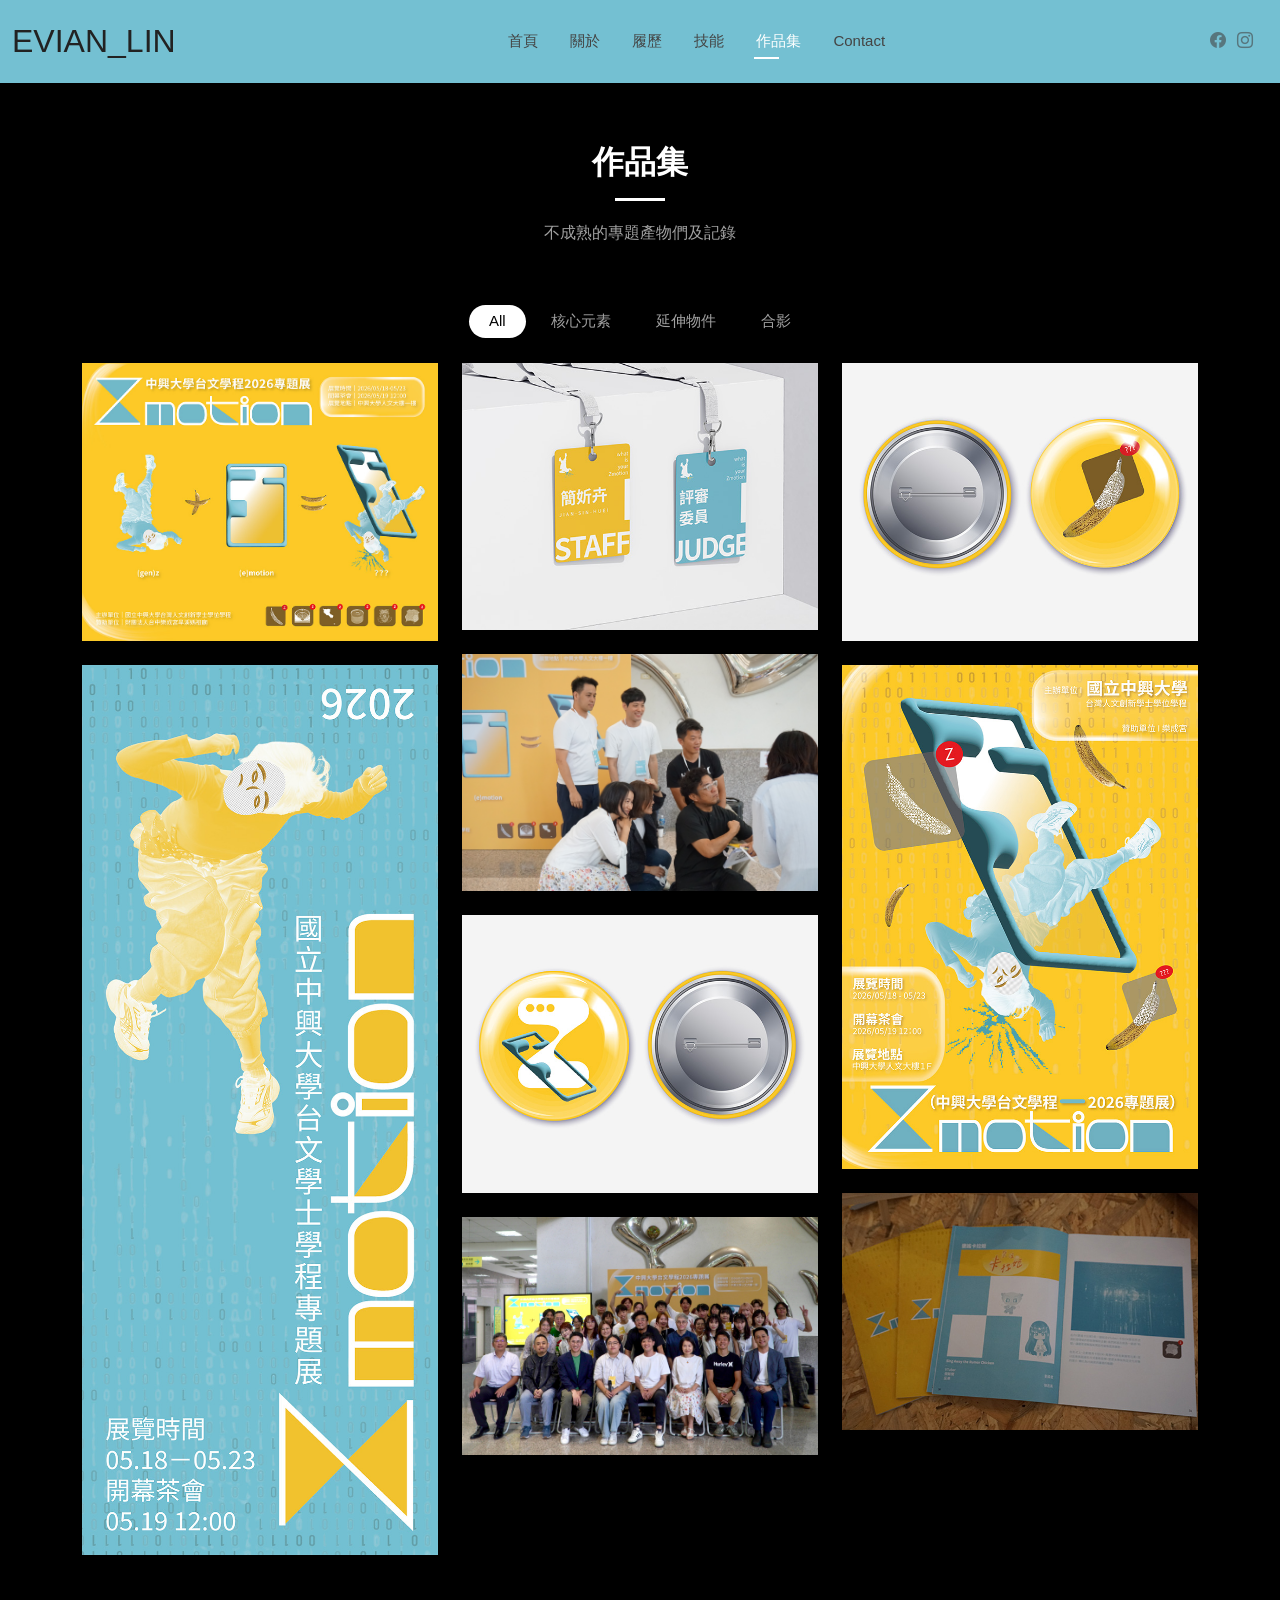
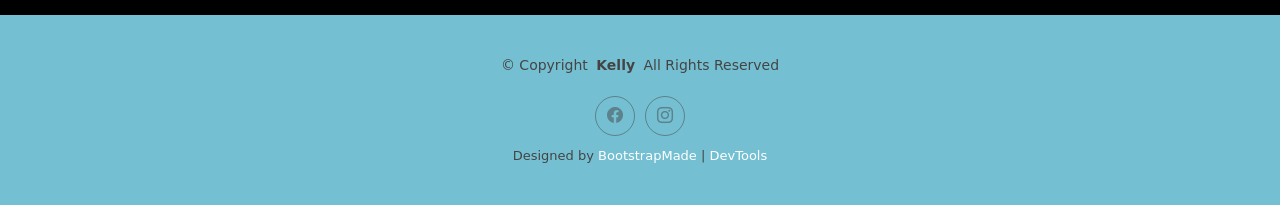
==== commit 6097437f: "Add files via upload" ====
--- a/portfolio-details.html
+++ b/portfolio-details.html
@@ -123,7 +123,7 @@
             </div><!-- End Portfolio Item -->
 
             <div class="col-lg-4 col-md-6 portfolio-item isotope-item filter-合影">
-              <img src="assets/img/masonry-portfolio/masonry-portfolio-4.jpg" class="img-fluid" alt="">
+              <img src="assets/img/masonry-portfolio/masonry-portfolio-4.JPG" class="img-fluid" alt="">
               <div class="portfolio-info">
                 <h4>審查照片(委員合影)</h4>
                 <p>4</p>
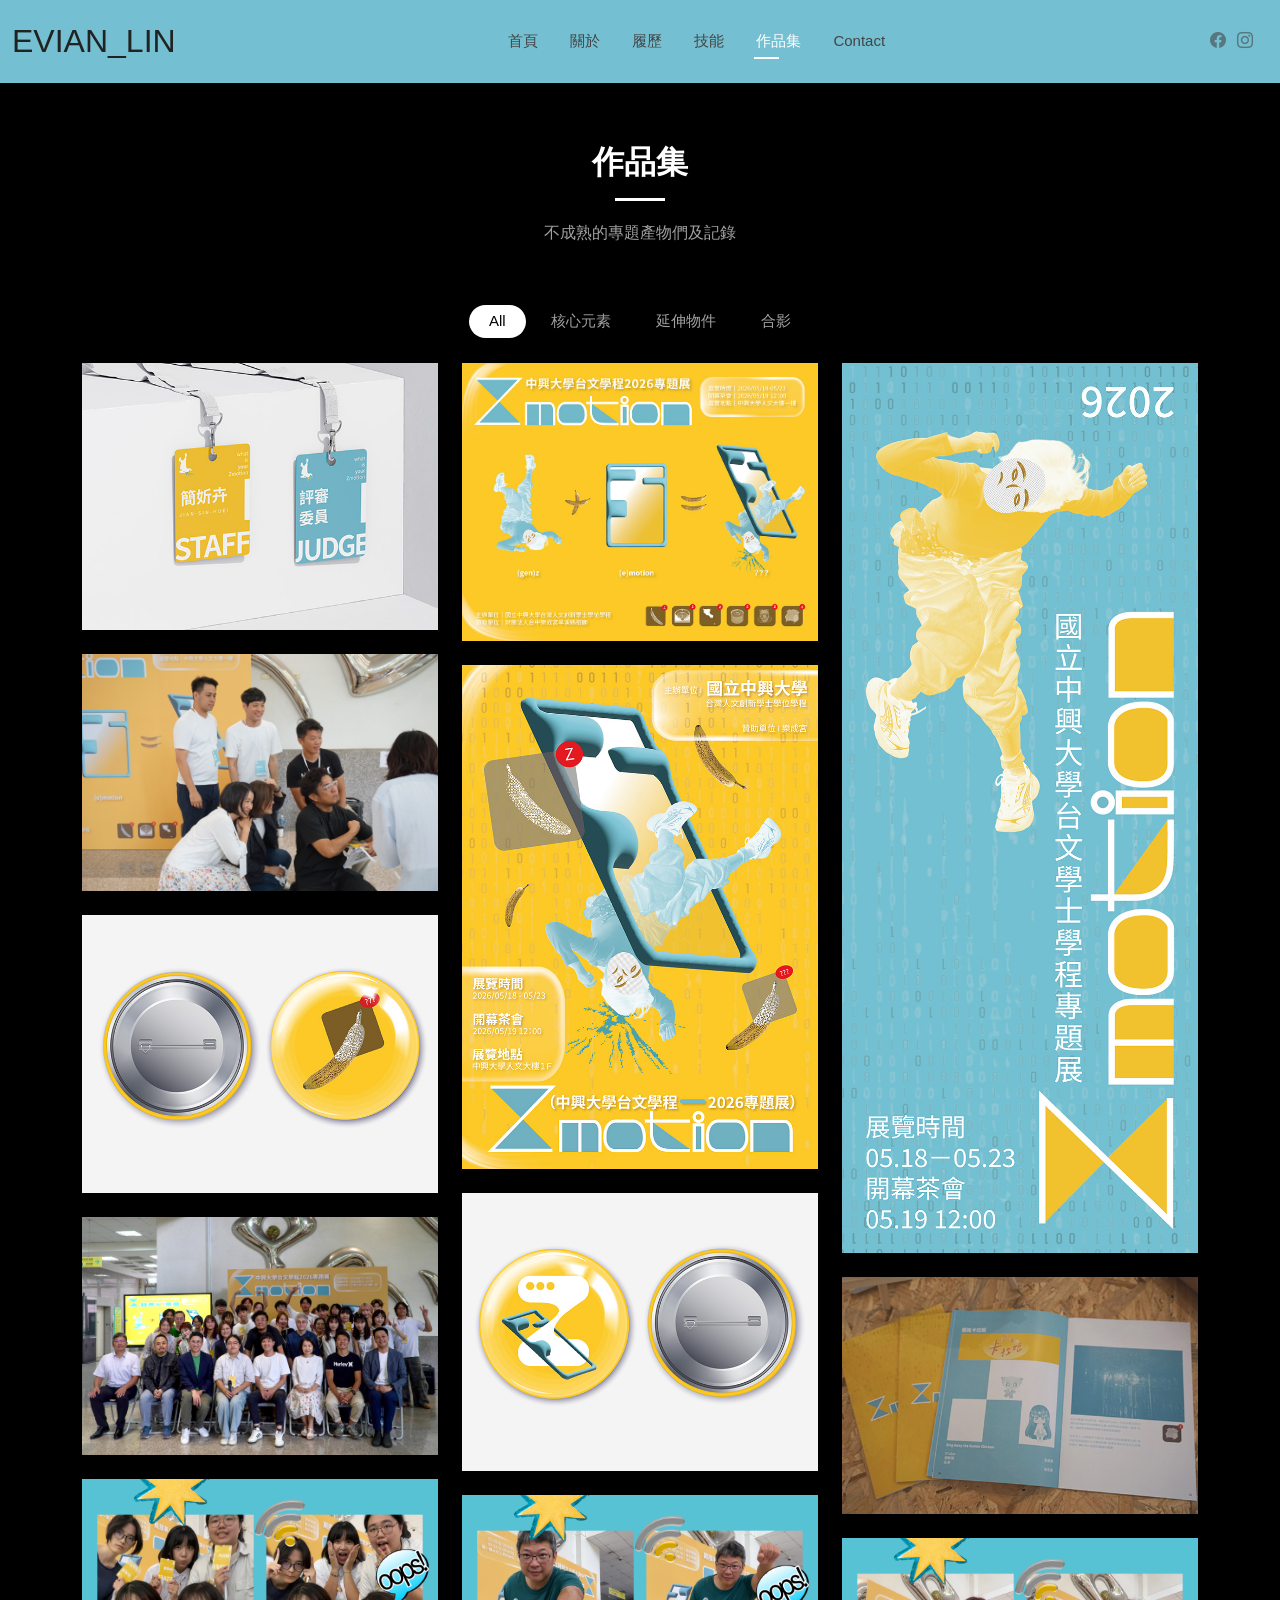
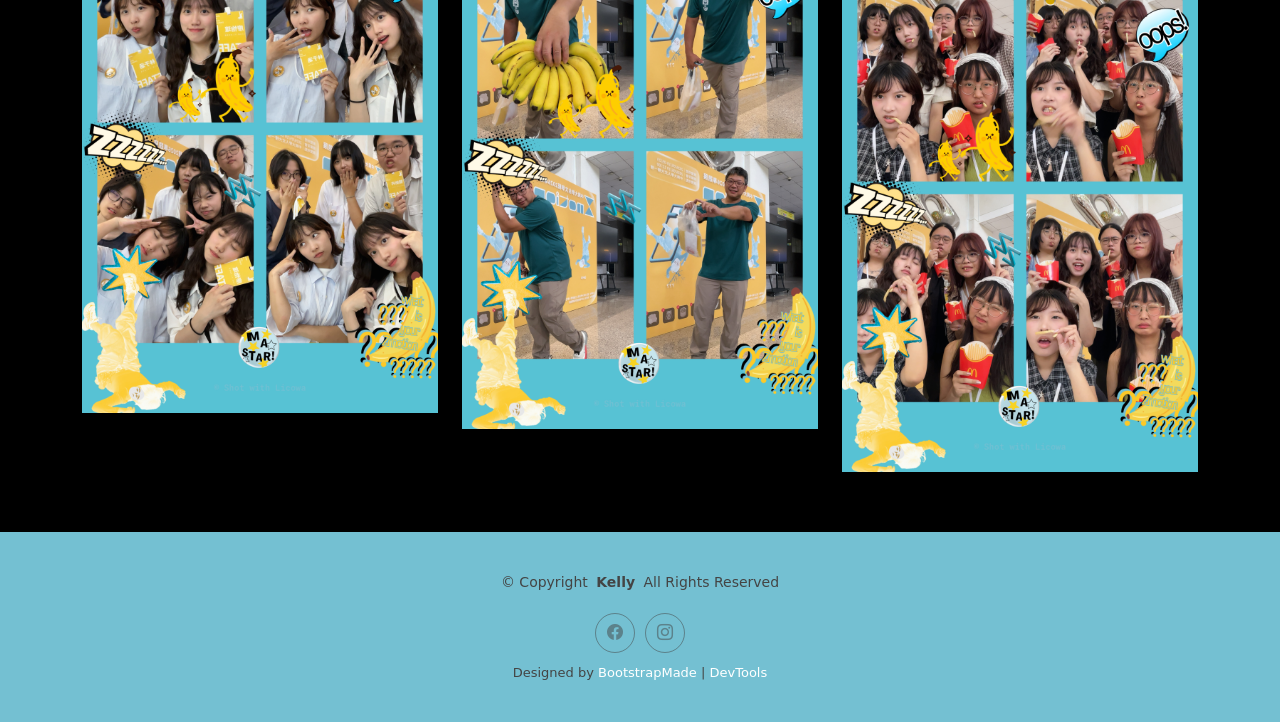
==== commit 6567fe20: "Add files via upload" ====
--- a/portfolio-details.html
+++ b/portfolio-details.html
@@ -91,23 +91,23 @@
 
           <div class="row gy-4 isotope-container" data-aos="fade-up" data-aos-delay="200">
 
-            <div class="col-lg-4 col-md-6 portfolio-item isotope-item filter-核心元素">
+            <div class="col-lg-4 col-md-6 portfolio-item isotope-item filter-延伸物件">
               <img src="assets/img/masonry-portfolio/masonry-portfolio-1.jpg" class="img-fluid" alt="">
               <div class="portfolio-info">
-                <h4>主視覺大圖
+                <h4>識別證
                 </h4>
                 <p>1</p>
-                <a href="assets/img/masonry-portfolio/masonry-portfolio-1.jpg" title="App 1" data-gallery="portfolio-gallery-app" class="glightbox preview-link"><i class="bi bi-zoom-in"></i></a>
-                <a href="portfolio-details.html" title="More Details" class="details-link"><i class="bi bi-link-45deg"></i></a>
-              </div>
-            </div><!-- End Portfolio Item -->
-
-            <div class="col-lg-4 col-md-6 portfolio-item isotope-item filter-延伸物件">
+                <a href="assets/img/masonry-portfolio/masonry-portfolio-1.jpg" title="識別證" data-gallery="portfolio-gallery-app" class="glightbox preview-link"><i class="bi bi-zoom-in"></i></a>
+                <a href="portfolio-details.html" title="More Details" class="details-link"><i class="bi bi-link-45deg"></i></a>
+              </div>
+            </div><!-- End Portfolio Item -->
+
+            <div class="col-lg-4 col-md-6 portfolio-item isotope-item filter-核心元素">
               <img src="assets/img/masonry-portfolio/masonry-portfolio-2.jpg" class="img-fluid" alt="">
               <div class="portfolio-info">
-                <h4>識別證</h4>
+                <h4>主視覺大圖</h4>
                 <p>2t</p>
-                <a href="assets/img/masonry-portfolio/masonry-portfolio-2.jpg" title="Product 1" data-gallery="portfolio-gallery-product" class="glightbox preview-link"><i class="bi bi-zoom-in"></i></a>
+                <a href="assets/img/masonry-portfolio/masonry-portfolio-2.jpg" title="主視覺大圖" data-gallery="portfolio-gallery-product" class="glightbox preview-link"><i class="bi bi-zoom-in"></i></a>
                 <a href="portfolio-details.html" title="More Details" class="details-link"><i class="bi bi-link-45deg"></i></a>
               </div>
             </div><!-- End Portfolio Item -->
@@ -115,39 +115,39 @@
             <div class="col-lg-4 col-md-6 portfolio-item isotope-item filter-延伸物件">
               <img src="assets/img/masonry-portfolio/masonry-portfolio-3.jpg" class="img-fluid" alt="">
               <div class="portfolio-info">
+                <h4>羅馬旗</h4>
+                <p>3</p>
+                <a href="assets/img/masonry-portfolio/masonry-portfolio-3.jpg" title="羅馬旗" data-gallery="portfolio-gallery-branding" class="glightbox preview-link"><i class="bi bi-zoom-in"></i></a>
+                <a href="portfolio-details.html" title="More Details" class="details-link"><i class="bi bi-link-45deg"></i></a>
+              </div>
+            </div><!-- End Portfolio Item -->
+
+            <div class="col-lg-4 col-md-6 portfolio-item isotope-item filter-核心元素">
+              <img src="assets/img/masonry-portfolio/masonry-portfolio-4.JPG" class="img-fluid" alt="">
+              <div class="portfolio-info">
+                <h4>海報</h4>
+                <p>4</p>
+                <a href="assets/img/masonry-portfolio/masonry-portfolio-4.JPG" title="海報" data-gallery="portfolio-gallery-app" class="glightbox preview-link"><i class="bi bi-zoom-in"></i></a>
+                <a href="portfolio-details.html" title="More Details" class="details-link"><i class="bi bi-link-45deg"></i></a>
+              </div>
+            </div><!-- End Portfolio Item -->
+
+            <div class="col-lg-4 col-md-6 portfolio-item isotope-item filter-合影">
+              <img src="assets/img/masonry-portfolio/masonry-portfolio-5.jpg" class="img-fluid" alt="">
+              <div class="portfolio-info">
+                <h4>審查照片(委員合影)</h4>
+                <p>5</p>
+                <a href="assets/img/masonry-portfolio/masonry-portfolio-5.jpg" title="海審查照片(委員合影)" data-gallery="portfolio-gallery-product" class="glightbox preview-link"><i class="bi bi-zoom-in"></i></a>
+                <a href="portfolio-details.html" title="More Details" class="details-link"><i class="bi bi-link-45deg"></i></a>
+              </div>
+            </div><!-- End Portfolio Item -->
+
+            <div class="col-lg-4 col-md-6 portfolio-item isotope-item filter-延伸物件">
+              <img src="assets/img/masonry-portfolio/masonry-portfolio-6.jpg" class="img-fluid" alt="">
+              <div class="portfolio-info">
                 <h4>胸章(款式一)</h4>
-                <p>3</p>
-                <a href="assets/img/masonry-portfolio/masonry-portfolio-3.jpg" title="Branding 1" data-gallery="portfolio-gallery-branding" class="glightbox preview-link"><i class="bi bi-zoom-in"></i></a>
-                <a href="portfolio-details.html" title="More Details" class="details-link"><i class="bi bi-link-45deg"></i></a>
-              </div>
-            </div><!-- End Portfolio Item -->
-
-            <div class="col-lg-4 col-md-6 portfolio-item isotope-item filter-合影">
-              <img src="assets/img/masonry-portfolio/masonry-portfolio-4.JPG" class="img-fluid" alt="">
-              <div class="portfolio-info">
-                <h4>審查照片(委員合影)</h4>
-                <p>4</p>
-                <a href="assets/img/masonry-portfolio/masonry-portfolio-4.JPG" title="App 2" data-gallery="portfolio-gallery-app" class="glightbox preview-link"><i class="bi bi-zoom-in"></i></a>
-                <a href="portfolio-details.html" title="More Details" class="details-link"><i class="bi bi-link-45deg"></i></a>
-              </div>
-            </div><!-- End Portfolio Item -->
-
-            <div class="col-lg-4 col-md-6 portfolio-item isotope-item filter-核心元素">
-              <img src="assets/img/masonry-portfolio/masonry-portfolio-5.jpg" class="img-fluid" alt="">
-              <div class="portfolio-info">
-                <h4>海報</h4>
-                <p>5</p>
-                <a href="assets/img/masonry-portfolio/masonry-portfolio-5.jpg" title="Product 2" data-gallery="portfolio-gallery-product" class="glightbox preview-link"><i class="bi bi-zoom-in"></i></a>
-                <a href="portfolio-details.html" title="More Details" class="details-link"><i class="bi bi-link-45deg"></i></a>
-              </div>
-            </div><!-- End Portfolio Item -->
-
-            <div class="col-lg-4 col-md-6 portfolio-item isotope-item filter-延伸物件">
-              <img src="assets/img/masonry-portfolio/masonry-portfolio-6.jpg" class="img-fluid" alt="">
-              <div class="portfolio-info">
-                <h4>羅馬旗</h4>
                 <p>6</p>
-                <a href="assets/img/masonry-portfolio/masonry-portfolio-6.jpg" title="Branding 2" data-gallery="portfolio-gallery-branding" class="glightbox preview-link"><i class="bi bi-zoom-in"></i></a>
+                <a href="assets/img/masonry-portfolio/masonry-portfolio-6.jpg" title="胸章(款式一)" data-gallery="portfolio-gallery-branding" class="glightbox preview-link"><i class="bi bi-zoom-in"></i></a>
                 <a href="portfolio-details.html" title="More Details" class="details-link"><i class="bi bi-link-45deg"></i></a>
               </div>
             </div><!-- End Portfolio Item -->
@@ -157,29 +157,59 @@
               <div class="portfolio-info">
                 <h4>胸章(款式二)</h4>
                 <p>7</p>
-                <a href="assets/img/masonry-portfolio/masonry-portfolio-7.jpg" title="App 3" data-gallery="portfolio-gallery-app" class="glightbox preview-link"><i class="bi bi-zoom-in"></i></a>
-                <a href="portfolio-details.html" title="More Details" class="details-link"><i class="bi bi-link-45deg"></i></a>
-              </div>
-            </div><!-- End Portfolio Item -->
-
-            <div class="col-lg-4 col-md-6 portfolio-item isotope-item filter-延伸物件">
+                <a href="assets/img/masonry-portfolio/masonry-portfolio-7.jpg" title="胸章(款式二)" data-gallery="portfolio-gallery-app" class="glightbox preview-link"><i class="bi bi-zoom-in"></i></a>
+                <a href="portfolio-details.html" title="More Details" class="details-link"><i class="bi bi-link-45deg"></i></a>
+              </div>
+            </div><!-- End Portfolio Item -->
+
+            <div class="col-lg-4 col-md-6 portfolio-item isotope-item filter-合影">
               <img src="assets/img/masonry-portfolio/masonry-portfolio-8.jpg" class="img-fluid" alt="">
               <div class="portfolio-info">
+                <h4>審查合影</h4>
+                <p>8</p>
+                <a href="assets/img/masonry-portfolio/masonry-portfolio-8.jpg" title="審查合影" data-gallery="portfolio-gallery-product" class="glightbox preview-link"><i class="bi bi-zoom-in"></i></a>
+                <a href="portfolio-details.html" title="More Details" class="details-link"><i class="bi bi-link-45deg"></i></a>
+              </div>
+            </div><!-- End Portfolio Item -->
+
+            <div class="col-lg-4 col-md-6 portfolio-item isotope-item filter-延伸物件">
+              <img src="assets/img/masonry-portfolio/masonry-portfolio-9.jpg" class="img-fluid" alt="">
+              <div class="portfolio-info">
                 <h4>專刊實拍圖</h4>
-                <p>8</p>
-                <a href="assets/img/masonry-portfolio/masonry-portfolio-8.jpg" title="Product 3" data-gallery="portfolio-gallery-product" class="glightbox preview-link"><i class="bi bi-zoom-in"></i></a>
-                <a href="portfolio-details.html" title="More Details" class="details-link"><i class="bi bi-link-45deg"></i></a>
-              </div>
-            </div><!-- End Portfolio Item -->
-
-            <div class="col-lg-4 col-md-6 portfolio-item isotope-item filter-合影">
-              <img src="assets/img/masonry-portfolio/masonry-portfolio-9.jpg" class="img-fluid" alt="">
-              <div class="portfolio-info">
-                <h4>審查合影</h4>
-                <p>9</p>
-                <a href="assets/img/masonry-portfolio/masonry-portfolio-9.jpg" title="Branding 2" data-gallery="portfolio-gallery-branding" class="glightbox preview-link"><i class="bi bi-zoom-in"></i></a>
-                <a href="portfolio-details.html" title="More Details" class="details-link"><i class="bi bi-link-45deg"></i></a>
-              </div>
+                <p>9</p>
+                <a href="assets/img/masonry-portfolio/masonry-portfolio-9.jpg" title="專刊實拍圖" data-gallery="portfolio-gallery-branding" class="glightbox preview-link"><i class="bi bi-zoom-in"></i></a>
+                <a href="portfolio-details.html" title="More Details" class="details-link"><i class="bi bi-link-45deg"></i></a>
+              </div>
+           </div><!-- End Portfolio Item -->
+
+           <div class="col-lg-4 col-md-6 portfolio-item isotope-item filter-合影">
+              <img src="assets/img/masonry-portfolio/masonry-portfolio-10.JPG" class="img-fluid" alt="">
+              <div class="portfolio-info">
+                <h4>專題版拍貼(一)</h4>
+                <p>9</p>
+                <a href="assets/img/masonry-portfolio/masonry-portfolio-10.JPG" title="專題版拍貼(一)" data-gallery="portfolio-gallery-branding" class="glightbox preview-link"><i class="bi bi-zoom-in"></i></a>
+                <a href="portfolio-details.html" title="More Details" class="details-link"><i class="bi bi-link-45deg"></i></a>
+                </div>
+            </div><!-- End Portfolio Item -->
+
+            <div class="col-lg-4 col-md-6 portfolio-item isotope-item filter-合影">
+              <img src="assets/img/masonry-portfolio/masonry-portfolio-11.JPG" class="img-fluid" alt="">
+              <div class="portfolio-info">
+                <h4>專題版拍貼(二)</h4>
+                <p>9</p>
+                <a href="assets/img/masonry-portfolio/masonry-portfolio-11.JPG" title="專題版拍貼(二)" data-gallery="portfolio-gallery-branding" class="glightbox preview-link"><i class="bi bi-zoom-in"></i></a>
+                <a href="portfolio-details.html" title="More Details" class="details-link"><i class="bi bi-link-45deg"></i></a>
+                </div>
+            </div><!-- End Portfolio Item -->
+          
+            <div class="col-lg-4 col-md-6 portfolio-item isotope-item filter-合影">
+              <img src="assets/img/masonry-portfolio/masonry-portfolio-12.JPG" class="img-fluid" alt="">
+              <div class="portfolio-info">
+                <h4>專題版拍貼(三)</h4>
+                <p>9</p>
+                <a href="assets/img/masonry-portfolio/masonry-portfolio-12.JPG" title="專題版拍貼(三)" data-gallery="portfolio-gallery-branding" class="glightbox preview-link"><i class="bi bi-zoom-in"></i></a>
+                <a href="portfolio-details.html" title="More Details" class="details-link"><i class="bi bi-link-45deg"></i></a>
+                </div>
             </div><!-- End Portfolio Item -->
 
           </div><!-- End Portfolio Container -->
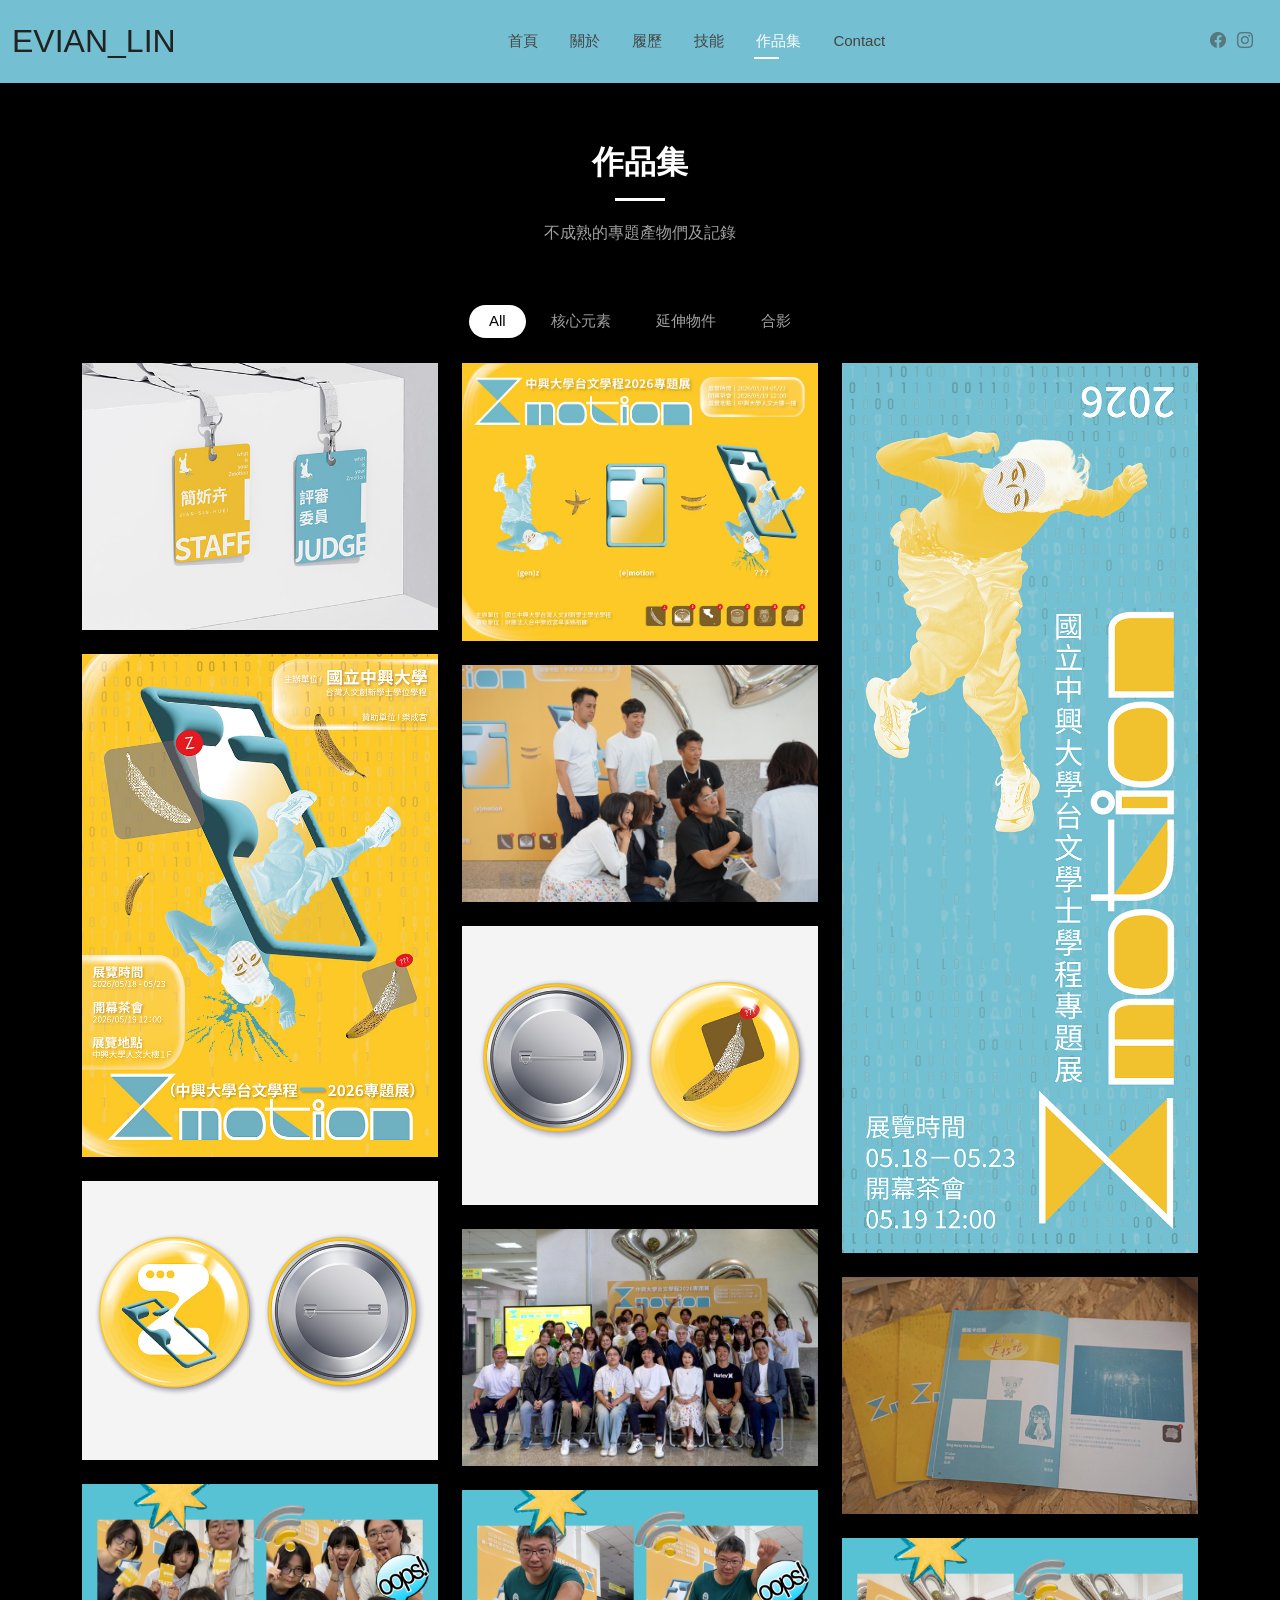
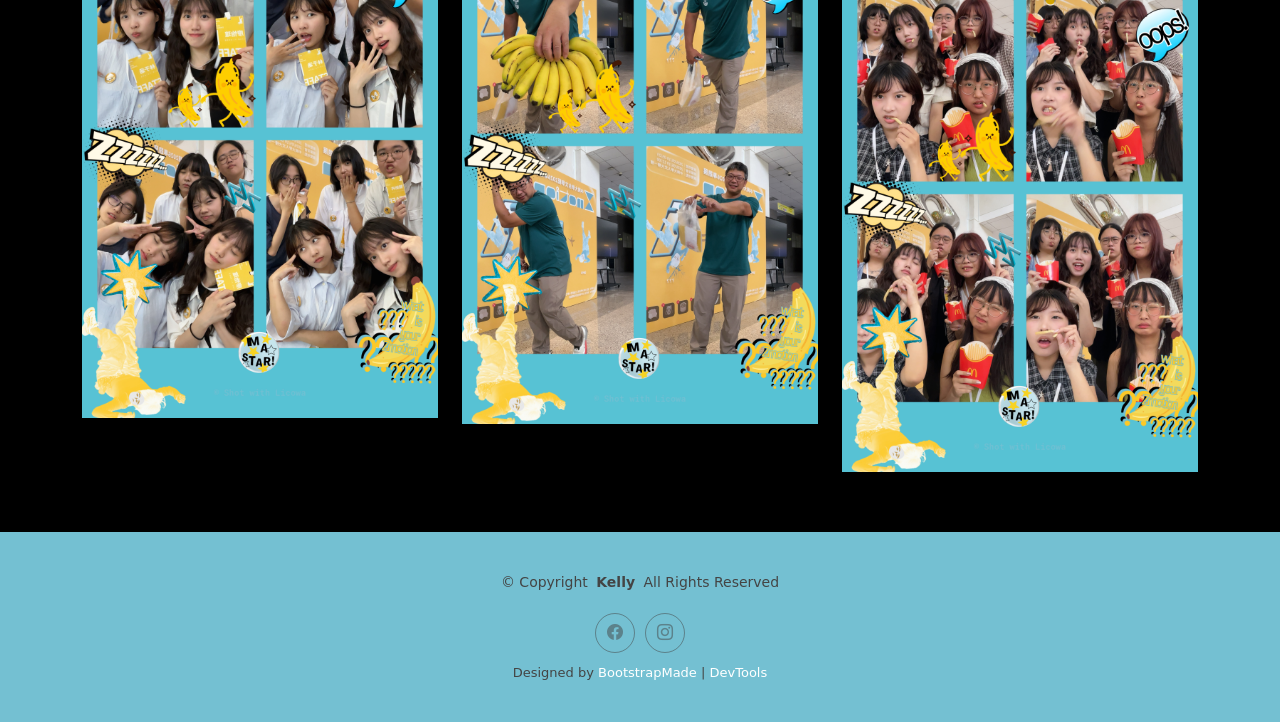
==== commit 7ef219b0: "Add files via upload" ====
--- a/portfolio-details.html
+++ b/portfolio-details.html
@@ -123,21 +123,21 @@
             </div><!-- End Portfolio Item -->
 
             <div class="col-lg-4 col-md-6 portfolio-item isotope-item filter-核心元素">
-              <img src="assets/img/masonry-portfolio/masonry-portfolio-4.JPG" class="img-fluid" alt="">
+              <img src="assets/img/masonry-portfolio/masonry-portfolio-4.jpg" class="img-fluid" alt="">
               <div class="portfolio-info">
                 <h4>海報</h4>
                 <p>4</p>
-                <a href="assets/img/masonry-portfolio/masonry-portfolio-4.JPG" title="海報" data-gallery="portfolio-gallery-app" class="glightbox preview-link"><i class="bi bi-zoom-in"></i></a>
-                <a href="portfolio-details.html" title="More Details" class="details-link"><i class="bi bi-link-45deg"></i></a>
-              </div>
-            </div><!-- End Portfolio Item -->
-
-            <div class="col-lg-4 col-md-6 portfolio-item isotope-item filter-合影">
-              <img src="assets/img/masonry-portfolio/masonry-portfolio-5.jpg" class="img-fluid" alt="">
+                <a href="assets/img/masonry-portfolio/masonry-portfolio-4.jpg" title="海報" data-gallery="portfolio-gallery-app" class="glightbox preview-link"><i class="bi bi-zoom-in"></i></a>
+                <a href="portfolio-details.html" title="More Details" class="details-link"><i class="bi bi-link-45deg"></i></a>
+              </div>
+            </div><!-- End Portfolio Item -->
+
+            <div class="col-lg-4 col-md-6 portfolio-item isotope-item filter-合影">
+              <img src="assets/img/masonry-portfolio/masonry-portfolio-5.JPG" class="img-fluid" alt="">
               <div class="portfolio-info">
                 <h4>審查照片(委員合影)</h4>
                 <p>5</p>
-                <a href="assets/img/masonry-portfolio/masonry-portfolio-5.jpg" title="海審查照片(委員合影)" data-gallery="portfolio-gallery-product" class="glightbox preview-link"><i class="bi bi-zoom-in"></i></a>
+                <a href="assets/img/masonry-portfolio/masonry-portfolio-5.JPG" title="審查照片(委員合影)" data-gallery="portfolio-gallery-product" class="glightbox preview-link"><i class="bi bi-zoom-in"></i></a>
                 <a href="portfolio-details.html" title="More Details" class="details-link"><i class="bi bi-link-45deg"></i></a>
               </div>
             </div><!-- End Portfolio Item -->
